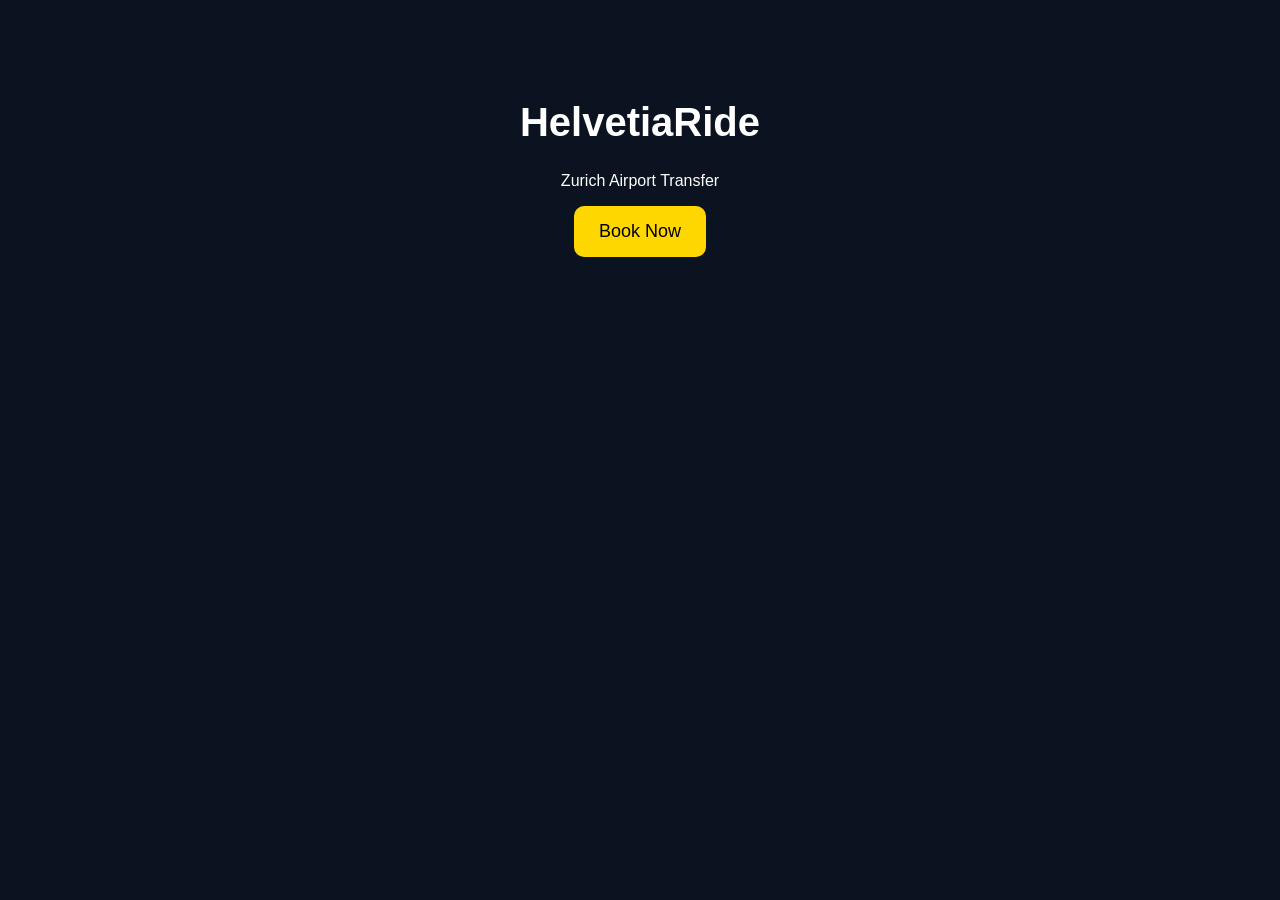
==== index.html @ eeb101ea "Create index.html" ====
<!DOCTYPE html>
<html lang="en">
<head>
<meta charset="UTF-8">
<title>HelvetiaRide</title>
<meta name="viewport" content="width=device-width, initial-scale=1.0">
<style>
body {
  margin:0;
  font-family:Arial;
  background:#0b1220;
  color:white;
  text-align:center;
}
h1 {margin-top:100px;font-size:40px;}
button {
  padding:15px 25px;
  background:gold;
  border:none;
  border-radius:10px;
  font-size:18px;
}
</style>
</head>
<body>

<h1>HelvetiaRide</h1>
<p>Zurich Airport Transfer</p>

<button onclick="alert('Booking system coming soon')">
Book Now
</button>

</body>
</html>
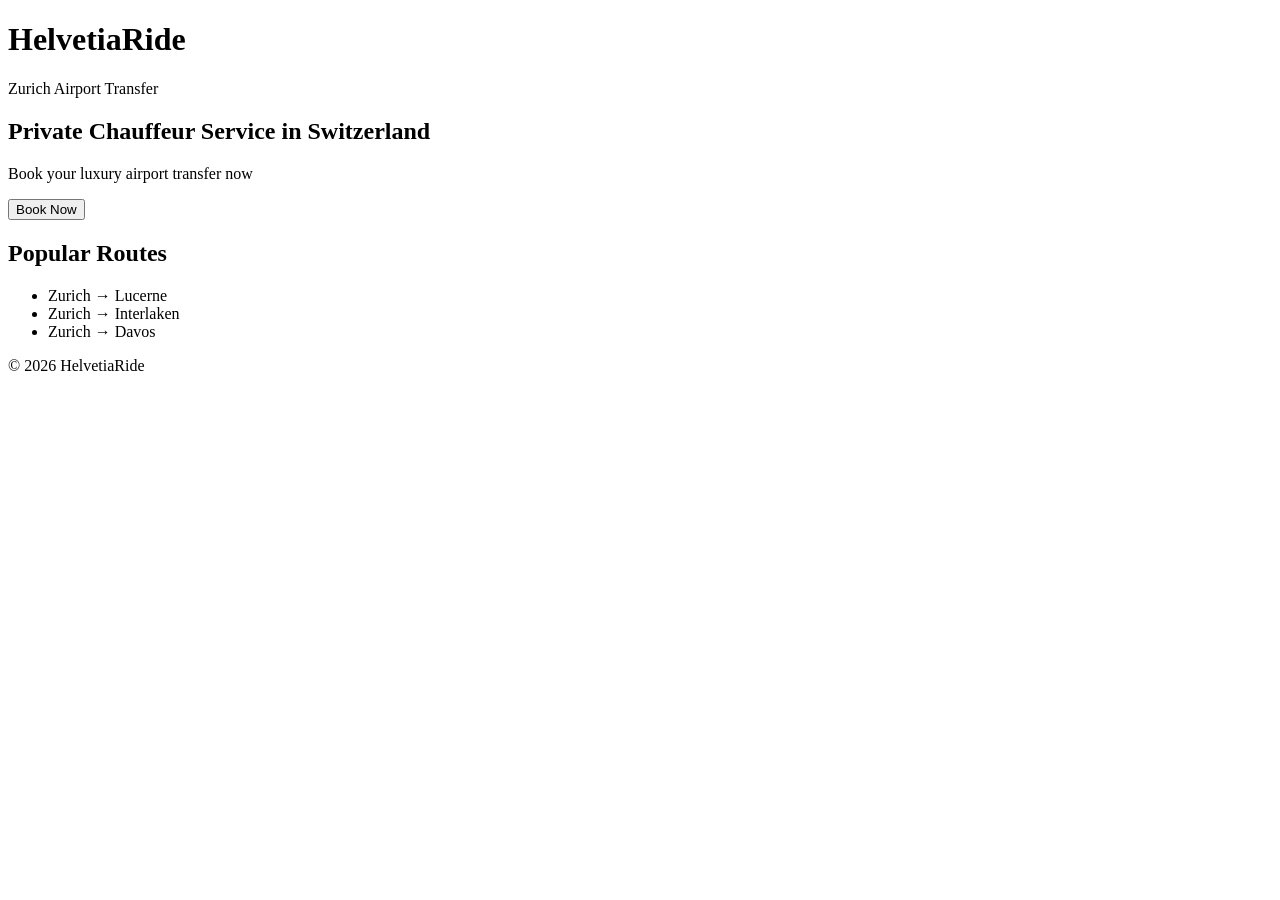
==== commit 4d34c16d: "Update index.html" ====
--- a/index.html
+++ b/index.html
@@ -2,34 +2,37 @@
 <html lang="en">
 <head>
 <meta charset="UTF-8">
-<title>HelvetiaRide</title>
 <meta name="viewport" content="width=device-width, initial-scale=1.0">
-<style>
-body {
-  margin:0;
-  font-family:Arial;
-  background:#0b1220;
-  color:white;
-  text-align:center;
-}
-h1 {margin-top:100px;font-size:40px;}
-button {
-  padding:15px 25px;
-  background:gold;
-  border:none;
-  border-radius:10px;
-  font-size:18px;
-}
-</style>
+<title>HelvetiaRide | Zurich Airport Transfer</title>
+
+<link rel="stylesheet" href="style.css">
 </head>
+
 <body>
 
-<h1>HelvetiaRide</h1>
-<p>Zurich Airport Transfer</p>
+<header>
+  <h1>HelvetiaRide</h1>
+  <p>Zurich Airport Transfer</p>
+</header>
 
-<button onclick="alert('Booking system coming soon')">
-Book Now
-</button>
+<section class="hero">
+  <h2>Private Chauffeur Service in Switzerland</h2>
+  <p>Book your luxury airport transfer now</p>
+  <button onclick="alert('Booking coming soon')">Book Now</button>
+</section>
+
+<section>
+  <h2>Popular Routes</h2>
+  <ul>
+    <li>Zurich → Lucerne</li>
+    <li>Zurich → Interlaken</li>
+    <li>Zurich → Davos</li>
+  </ul>
+</section>
+
+<footer>
+  <p>© 2026 HelvetiaRide</p>
+</footer>
 
 </body>
 </html>
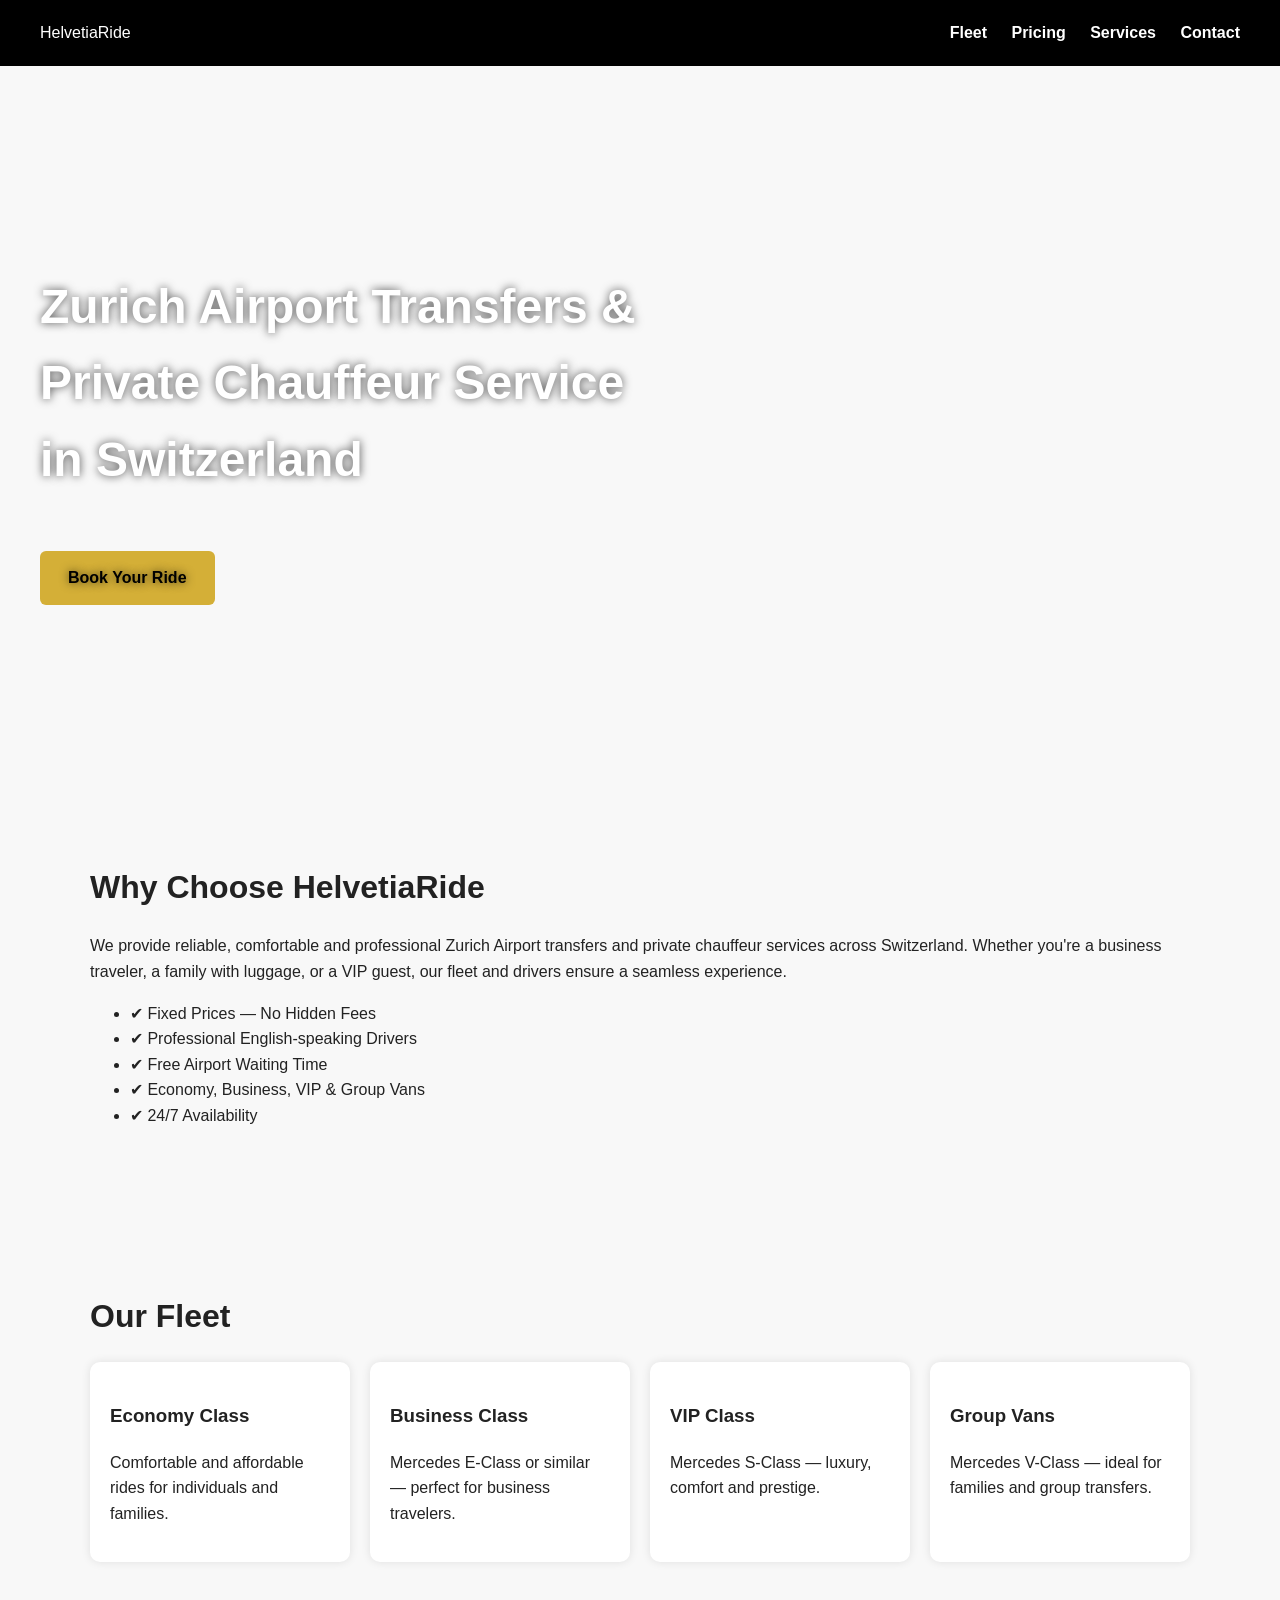
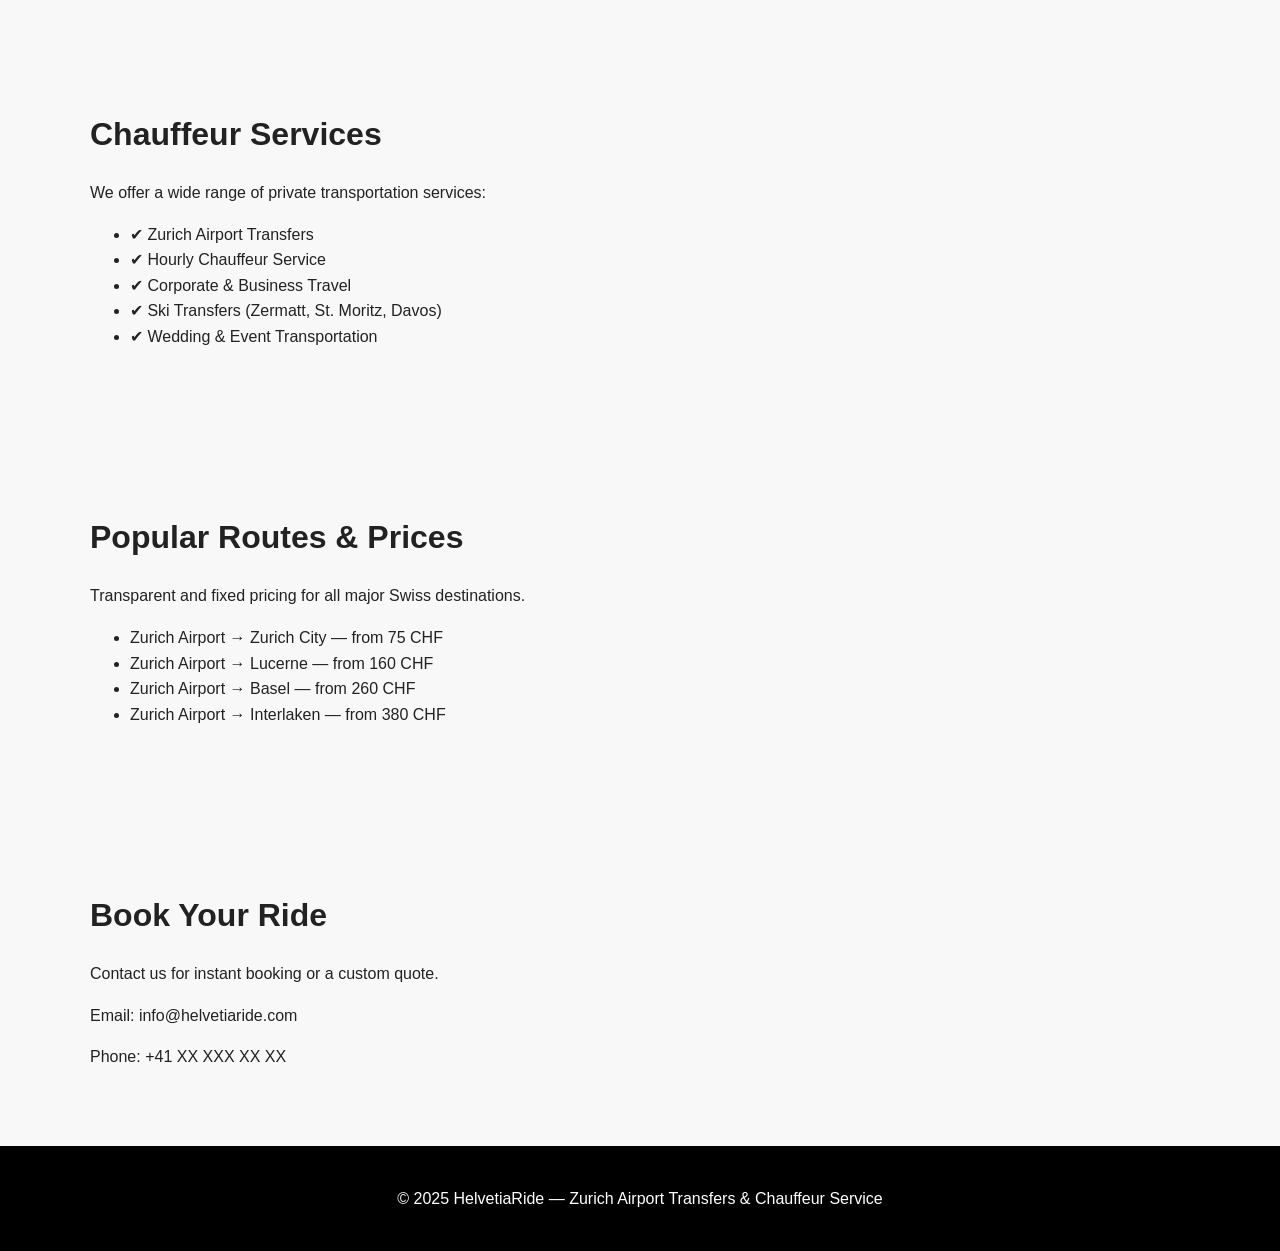
==== commit 7454dff6: "Update index.html" ====
--- a/index.html
+++ b/index.html
@@ -1,37 +1,192 @@
 <!DOCTYPE html>
 <html lang="en">
 <head>
-<meta charset="UTF-8">
-<meta name="viewport" content="width=device-width, initial-scale=1.0">
-<title>HelvetiaRide | Zurich Airport Transfer</title>
+    <meta charset="UTF-8">
+    <meta name="viewport" content="width=device-width, initial-scale=1.0">
+    <title>Zurich Airport Transfers & Chauffeur Service | HelvetiaRide</title>
 
-<link rel="stylesheet" href="style.css">
+    <meta name="description" content="Private Zurich Airport transfers and chauffeur service across Switzerland. Economy, Business, VIP and Group Vans. Reliable, on-time, professional drivers. Book your ride with HelvetiaRide.">
+
+    <link rel="canonical" href="https://helvetiaride.com/">
+
+    <style>
+        body {
+            margin: 0;
+            font-family: Arial, sans-serif;
+            background: #f8f8f8;
+            color: #222;
+            line-height: 1.6;
+        }
+        header {
+            background: #000;
+            color: #fff;
+            padding: 20px 40px;
+            display: flex;
+            justify-content: space-between;
+            align-items: center;
+        }
+        header a {
+            color: #fff;
+            text-decoration: none;
+            margin-left: 20px;
+            font-weight: bold;
+        }
+        .hero {
+            background: url('https://helvetiaride.com/wp-content/uploads/2024/12/mercedes-s-class.jpg') center/cover no-repeat;
+            height: 70vh;
+            display: flex;
+            align-items: center;
+            padding: 40px;
+            color: white;
+            text-shadow: 0 0 10px rgba(0,0,0,0.7);
+        }
+        .hero h1 {
+            font-size: 48px;
+            max-width: 600px;
+        }
+        .btn {
+            display: inline-block;
+            background: #d4af37;
+            padding: 14px 28px;
+            color: #000;
+            font-weight: bold;
+            border-radius: 6px;
+            text-decoration: none;
+            margin-top: 20px;
+        }
+        section {
+            padding: 60px 40px;
+            max-width: 1100px;
+            margin: auto;
+        }
+        h2 {
+            font-size: 32px;
+            margin-bottom: 20px;
+        }
+        .fleet-grid {
+            display: grid;
+            grid-template-columns: repeat(auto-fit, minmax(260px, 1fr));
+            gap: 20px;
+        }
+        .fleet-item {
+            background: white;
+            padding: 20px;
+            border-radius: 10px;
+            box-shadow: 0 0 10px rgba(0,0,0,0.1);
+        }
+        footer {
+            background: #000;
+            color: #fff;
+            padding: 40px;
+            text-align: center;
+        }
+    </style>
+
+    <!-- Schema -->
+    <script type="application/ld+json">
+    {
+      "@context": "https://schema.org",
+      "@type": "TaxiService",
+      "name": "HelvetiaRide",
+      "url": "https://helvetiaride.com",
+      "telephone": "+41-XX-XXX-XX-XX",
+      "areaServed": "Switzerland",
+      "address": {
+        "@type": "PostalAddress",
+        "addressCountry": "CH",
+        "addressLocality": "Zurich"
+      }
+    }
+    </script>
 </head>
 
 <body>
 
 <header>
-  <h1>HelvetiaRide</h1>
-  <p>Zurich Airport Transfer</p>
+    <div class="logo">HelvetiaRide</div>
+    <nav>
+        <a href="#fleet">Fleet</a>
+        <a href="#pricing">Pricing</a>
+        <a href="#services">Services</a>
+        <a href="#contact">Contact</a>
+    </nav>
 </header>
 
-<section class="hero">
-  <h2>Private Chauffeur Service in Switzerland</h2>
-  <p>Book your luxury airport transfer now</p>
-  <button onclick="alert('Booking coming soon')">Book Now</button>
+<div class="hero">
+    <div>
+        <h1>Zurich Airport Transfers & Private Chauffeur Service in Switzerland</h1>
+        <a href="#contact" class="btn">Book Your Ride</a>
+    </div>
+</div>
+
+<section id="why">
+    <h2>Why Choose HelvetiaRide</h2>
+    <p>We provide reliable, comfortable and professional Zurich Airport transfers and private chauffeur services across Switzerland. Whether you're a business traveler, a family with luggage, or a VIP guest, our fleet and drivers ensure a seamless experience.</p>
+
+    <ul>
+        <li>✔ Fixed Prices — No Hidden Fees</li>
+        <li>✔ Professional English-speaking Drivers</li>
+        <li>✔ Free Airport Waiting Time</li>
+        <li>✔ Economy, Business, VIP & Group Vans</li>
+        <li>✔ 24/7 Availability</li>
+    </ul>
 </section>
 
-<section>
-  <h2>Popular Routes</h2>
-  <ul>
-    <li>Zurich → Lucerne</li>
-    <li>Zurich → Interlaken</li>
-    <li>Zurich → Davos</li>
-  </ul>
+<section id="fleet">
+    <h2>Our Fleet</h2>
+    <div class="fleet-grid">
+        <div class="fleet-item">
+            <h3>Economy Class</h3>
+            <p>Comfortable and affordable rides for individuals and families.</p>
+        </div>
+        <div class="fleet-item">
+            <h3>Business Class</h3>
+            <p>Mercedes E-Class or similar — perfect for business travelers.</p>
+        </div>
+        <div class="fleet-item">
+            <h3>VIP Class</h3>
+            <p>Mercedes S-Class — luxury, comfort and prestige.</p>
+        </div>
+        <div class="fleet-item">
+            <h3>Group Vans</h3>
+            <p>Mercedes V-Class — ideal for families and group transfers.</p>
+        </div>
+    </div>
+</section>
+
+<section id="services">
+    <h2>Chauffeur Services</h2>
+    <p>We offer a wide range of private transportation services:</p>
+    <ul>
+        <li>✔ Zurich Airport Transfers</li>
+        <li>✔ Hourly Chauffeur Service</li>
+        <li>✔ Corporate & Business Travel</li>
+        <li>✔ Ski Transfers (Zermatt, St. Moritz, Davos)</li>
+        <li>✔ Wedding & Event Transportation</li>
+    </ul>
+</section>
+
+<section id="pricing">
+    <h2>Popular Routes & Prices</h2>
+    <p>Transparent and fixed pricing for all major Swiss destinations.</p>
+
+    <ul>
+        <li>Zurich Airport → Zurich City — from 75 CHF</li>
+        <li>Zurich Airport → Lucerne — from 160 CHF</li>
+        <li>Zurich Airport → Basel — from 260 CHF</li>
+        <li>Zurich Airport → Interlaken — from 380 CHF</li>
+    </ul>
+</section>
+
+<section id="contact">
+    <h2>Book Your Ride</h2>
+    <p>Contact us for instant booking or a custom quote.</p>
+    <p>Email: info@helvetiaride.com</p>
+    <p>Phone: +41 XX XXX XX XX</p>
 </section>
 
 <footer>
-  <p>© 2026 HelvetiaRide</p>
+    © 2025 HelvetiaRide — Zurich Airport Transfers & Chauffeur Service
 </footer>
 
 </body>
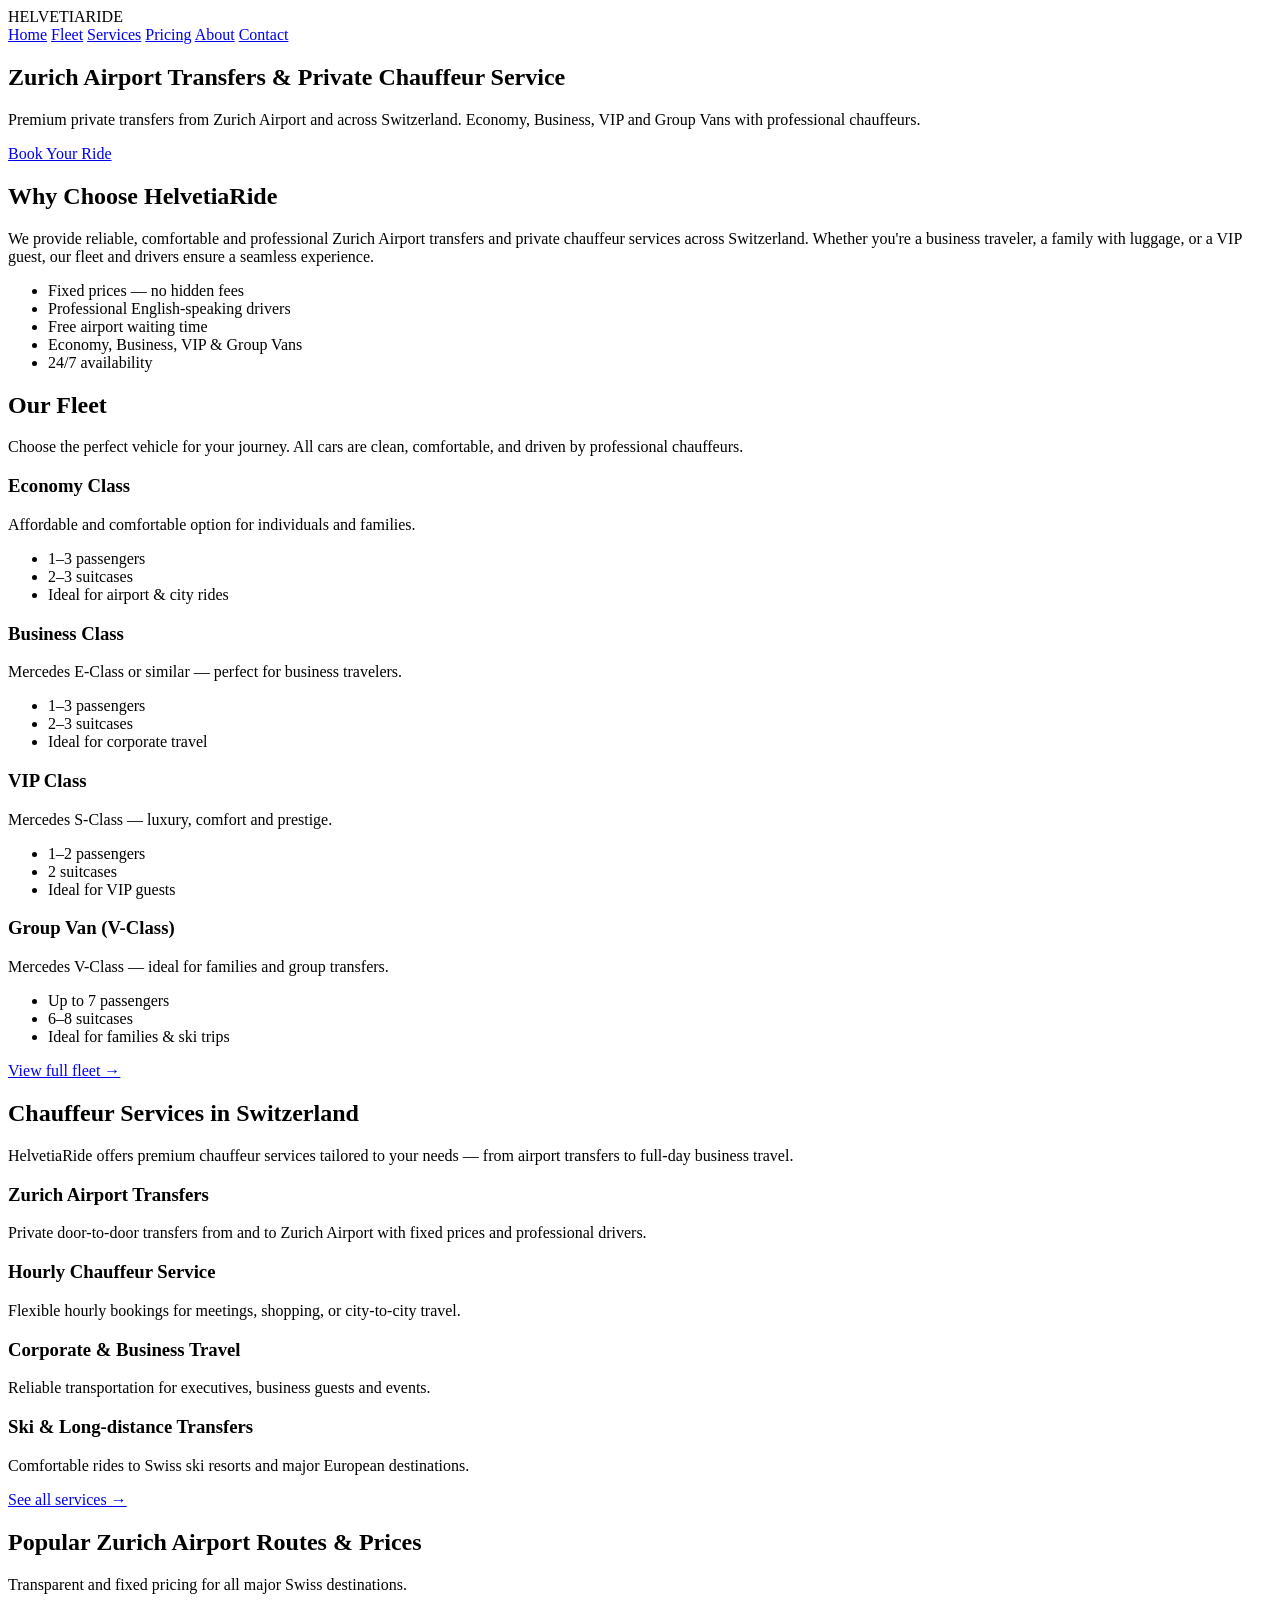
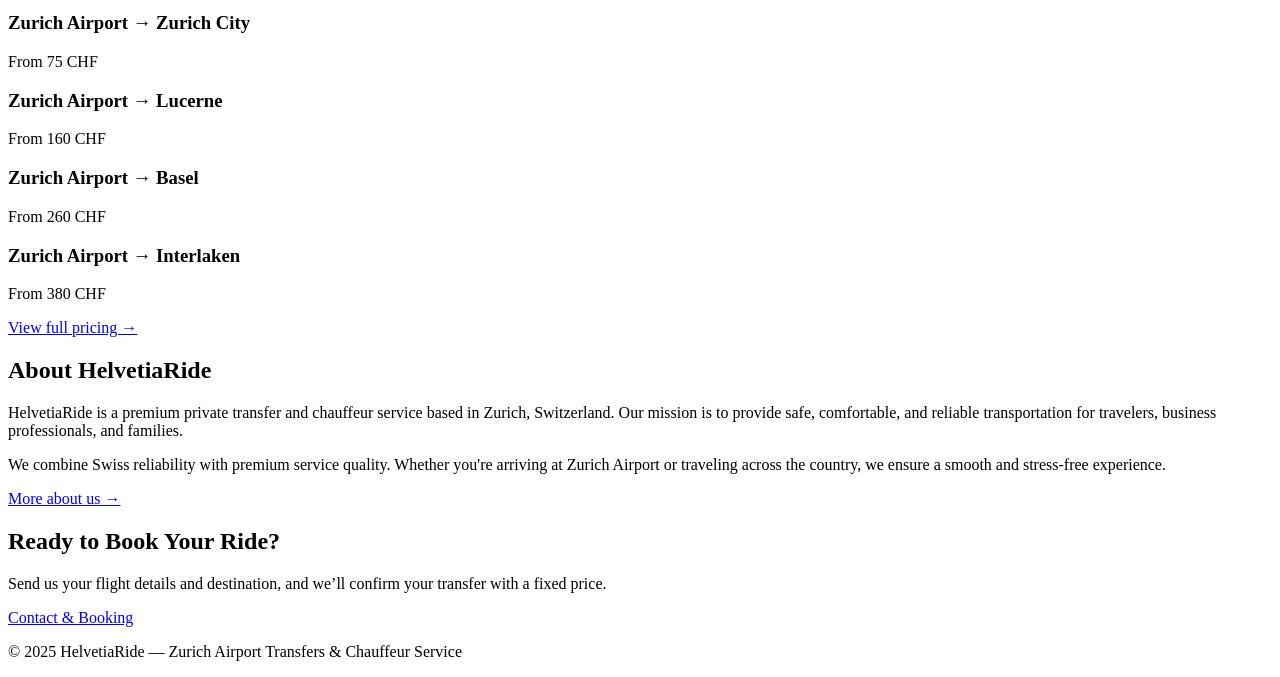
==== commit d5585468: "Update index.html" ====
--- a/index.html
+++ b/index.html
@@ -6,83 +6,11 @@
     <title>Zurich Airport Transfers & Chauffeur Service | HelvetiaRide</title>
 
     <meta name="description" content="Private Zurich Airport transfers and chauffeur service across Switzerland. Economy, Business, VIP and Group Vans. Reliable, on-time, professional drivers. Book your ride with HelvetiaRide.">
-
     <link rel="canonical" href="https://helvetiaride.com/">
 
-    <style>
-        body {
-            margin: 0;
-            font-family: Arial, sans-serif;
-            background: #f8f8f8;
-            color: #222;
-            line-height: 1.6;
-        }
-        header {
-            background: #000;
-            color: #fff;
-            padding: 20px 40px;
-            display: flex;
-            justify-content: space-between;
-            align-items: center;
-        }
-        header a {
-            color: #fff;
-            text-decoration: none;
-            margin-left: 20px;
-            font-weight: bold;
-        }
-        .hero {
-            background: url('https://helvetiaride.com/wp-content/uploads/2024/12/mercedes-s-class.jpg') center/cover no-repeat;
-            height: 70vh;
-            display: flex;
-            align-items: center;
-            padding: 40px;
-            color: white;
-            text-shadow: 0 0 10px rgba(0,0,0,0.7);
-        }
-        .hero h1 {
-            font-size: 48px;
-            max-width: 600px;
-        }
-        .btn {
-            display: inline-block;
-            background: #d4af37;
-            padding: 14px 28px;
-            color: #000;
-            font-weight: bold;
-            border-radius: 6px;
-            text-decoration: none;
-            margin-top: 20px;
-        }
-        section {
-            padding: 60px 40px;
-            max-width: 1100px;
-            margin: auto;
-        }
-        h2 {
-            font-size: 32px;
-            margin-bottom: 20px;
-        }
-        .fleet-grid {
-            display: grid;
-            grid-template-columns: repeat(auto-fit, minmax(260px, 1fr));
-            gap: 20px;
-        }
-        .fleet-item {
-            background: white;
-            padding: 20px;
-            border-radius: 10px;
-            box-shadow: 0 0 10px rgba(0,0,0,0.1);
-        }
-        footer {
-            background: #000;
-            color: #fff;
-            padding: 40px;
-            text-align: center;
-        }
-    </style>
-
-    <!-- Schema -->
+    <link rel="stylesheet" href="style.css">
+
+    <!-- Local Business Schema -->
     <script type="application/ld+json">
     {
       "@context": "https://schema.org",
@@ -99,94 +27,176 @@
     }
     </script>
 </head>
-
 <body>
 
-<header>
-    <div class="logo">HelvetiaRide</div>
-    <nav>
-        <a href="#fleet">Fleet</a>
-        <a href="#pricing">Pricing</a>
-        <a href="#services">Services</a>
-        <a href="#contact">Contact</a>
+<header class="site-header">
+    <div class="logo">HELVETIARIDE</div>
+    <nav class="main-nav">
+        <a href="index.html">Home</a>
+        <a href="Fleet.html">Fleet</a>
+        <a href="Chauffeur.html">Services</a>
+        <a href="Pricing.html">Pricing</a>
+        <a href="About us.html">About</a>
+        <a href="Contact.html">Contact</a>
     </nav>
 </header>
 
-<div class="hero">
-    <div>
-        <h1>Zurich Airport Transfers & Private Chauffeur Service in Switzerland</h1>
-        <a href="#contact" class="btn">Book Your Ride</a>
-    </div>
-</div>
-
-<section id="why">
-    <h2>Why Choose HelvetiaRide</h2>
-    <p>We provide reliable, comfortable and professional Zurich Airport transfers and private chauffeur services across Switzerland. Whether you're a business traveler, a family with luggage, or a VIP guest, our fleet and drivers ensure a seamless experience.</p>
-
-    <ul>
-        <li>✔ Fixed Prices — No Hidden Fees</li>
-        <li>✔ Professional English-speaking Drivers</li>
-        <li>✔ Free Airport Waiting Time</li>
-        <li>✔ Economy, Business, VIP & Group Vans</li>
-        <li>✔ 24/7 Availability</li>
-    </ul>
-</section>
-
-<section id="fleet">
-    <h2>Our Fleet</h2>
-    <div class="fleet-grid">
-        <div class="fleet-item">
-            <h3>Economy Class</h3>
-            <p>Comfortable and affordable rides for individuals and families.</p>
-        </div>
-        <div class="fleet-item">
-            <h3>Business Class</h3>
-            <p>Mercedes E-Class or similar — perfect for business travelers.</p>
-        </div>
-        <div class="fleet-item">
-            <h3>VIP Class</h3>
-            <p>Mercedes S-Class — luxury, comfort and prestige.</p>
-        </div>
-        <div class="fleet-item">
-            <h3>Group Vans</h3>
-            <p>Mercedes V-Class — ideal for families and group transfers.</p>
-        </div>
-    </div>
-</section>
-
-<section id="services">
-    <h2>Chauffeur Services</h2>
-    <p>We offer a wide range of private transportation services:</p>
-    <ul>
-        <li>✔ Zurich Airport Transfers</li>
-        <li>✔ Hourly Chauffeur Service</li>
-        <li>✔ Corporate & Business Travel</li>
-        <li>✔ Ski Transfers (Zermatt, St. Moritz, Davos)</li>
-        <li>✔ Wedding & Event Transportation</li>
-    </ul>
-</section>
-
-<section id="pricing">
-    <h2>Popular Routes & Prices</h2>
-    <p>Transparent and fixed pricing for all major Swiss destinations.</p>
-
-    <ul>
-        <li>Zurich Airport → Zurich City — from 75 CHF</li>
-        <li>Zurich Airport → Lucerne — from 160 CHF</li>
-        <li>Zurich Airport → Basel — from 260 CHF</li>
-        <li>Zurich Airport → Interlaken — from 380 CHF</li>
-    </ul>
-</section>
-
-<section id="contact">
-    <h2>Book Your Ride</h2>
-    <p>Contact us for instant booking or a custom quote.</p>
-    <p>Email: info@helvetiaride.com</p>
-    <p>Phone: +41 XX XXX XX XX</p>
-</section>
-
-<footer>
-    © 2025 HelvetiaRide — Zurich Airport Transfers & Chauffeur Service
+<main>
+
+    <!-- HERO -->
+    <section id="home" class="hero">
+        <div class="hero-inner">
+            <h1>Zurich Airport Transfers & Private Chauffeur Service</h1>
+            <p>Premium private transfers from Zurich Airport and across Switzerland. Economy, Business, VIP and Group Vans with professional chauffeurs.</p>
+            <a href="Contact.html" class="btn-primary">Book Your Ride</a>
+        </div>
+    </section>
+
+    <!-- WHY -->
+    <section id="why" class="section">
+        <h2>Why Choose HelvetiaRide</h2>
+        <p>We provide reliable, comfortable and professional Zurich Airport transfers and private chauffeur services across Switzerland. Whether you're a business traveler, a family with luggage, or a VIP guest, our fleet and drivers ensure a seamless experience.</p>
+        <ul class="check-list">
+            <li>Fixed prices — no hidden fees</li>
+            <li>Professional English-speaking drivers</li>
+            <li>Free airport waiting time</li>
+            <li>Economy, Business, VIP & Group Vans</li>
+            <li>24/7 availability</li>
+        </ul>
+    </section>
+
+    <!-- FLEET PREVIEW -->
+    <section id="fleet-preview" class="section section-alt">
+        <h2>Our Fleet</h2>
+        <p>Choose the perfect vehicle for your journey. All cars are clean, comfortable, and driven by professional chauffeurs.</p>
+
+        <div class="cards-grid">
+            <article class="card">
+                <h3>Economy Class</h3>
+                <p>Affordable and comfortable option for individuals and families.</p>
+                <ul>
+                    <li>1–3 passengers</li>
+                    <li>2–3 suitcases</li>
+                    <li>Ideal for airport & city rides</li>
+                </ul>
+            </article>
+
+            <article class="card">
+                <h3>Business Class</h3>
+                <p>Mercedes E-Class or similar — perfect for business travelers.</p>
+                <ul>
+                    <li>1–3 passengers</li>
+                    <li>2–3 suitcases</li>
+                    <li>Ideal for corporate travel</li>
+                </ul>
+            </article>
+
+            <article class="card">
+                <h3>VIP Class</h3>
+                <p>Mercedes S-Class — luxury, comfort and prestige.</p>
+                <ul>
+                    <li>1–2 passengers</li>
+                    <li>2 suitcases</li>
+                    <li>Ideal for VIP guests</li>
+                </ul>
+            </article>
+
+            <article class="card">
+                <h3>Group Van (V-Class)</h3>
+                <p>Mercedes V-Class — ideal for families and group transfers.</p>
+                <ul>
+                    <li>Up to 7 passengers</li>
+                    <li>6–8 suitcases</li>
+                    <li>Ideal for families & ski trips</li>
+                </ul>
+            </article>
+        </div>
+
+        <p class="section-link">
+            <a href="Fleet.html">View full fleet →</a>
+        </p>
+    </section>
+
+    <!-- SERVICES PREVIEW -->
+    <section id="services-preview" class="section">
+        <h2>Chauffeur Services in Switzerland</h2>
+        <p>HelvetiaRide offers premium chauffeur services tailored to your needs — from airport transfers to full‑day business travel.</p>
+
+        <div class="cards-grid">
+            <article class="card">
+                <h3>Zurich Airport Transfers</h3>
+                <p>Private door-to-door transfers from and to Zurich Airport with fixed prices and professional drivers.</p>
+            </article>
+            <article class="card">
+                <h3>Hourly Chauffeur Service</h3>
+                <p>Flexible hourly bookings for meetings, shopping, or city-to-city travel.</p>
+            </article>
+            <article class="card">
+                <h3>Corporate & Business Travel</h3>
+                <p>Reliable transportation for executives, business guests and events.</p>
+            </article>
+            <article class="card">
+                <h3>Ski & Long-distance Transfers</h3>
+                <p>Comfortable rides to Swiss ski resorts and major European destinations.</p>
+            </article>
+        </div>
+
+        <p class="section-link">
+            <a href="Chauffeur.html">See all services →</a>
+        </p>
+    </section>
+
+    <!-- PRICING PREVIEW -->
+    <section id="pricing-preview" class="section section-alt">
+        <h2>Popular Zurich Airport Routes & Prices</h2>
+        <p>Transparent and fixed pricing for all major Swiss destinations.</p>
+
+        <div class="cards-grid">
+            <article class="card">
+                <h3>Zurich Airport → Zurich City</h3>
+                <p>From 75 CHF</p>
+            </article>
+            <article class="card">
+                <h3>Zurich Airport → Lucerne</h3>
+                <p>From 160 CHF</p>
+            </article>
+            <article class="card">
+                <h3>Zurich Airport → Basel</h3>
+                <p>From 260 CHF</p>
+            </article>
+            <article class="card">
+                <h3>Zurich Airport → Interlaken</h3>
+                <p>From 380 CHF</p>
+            </article>
+        </div>
+
+        <p class="section-link">
+            <a href="Pricing.html">View full pricing →</a>
+        </p>
+    </section>
+
+    <!-- ABOUT PREVIEW -->
+    <section id="about-preview" class="section">
+        <h2>About HelvetiaRide</h2>
+        <p>HelvetiaRide is a premium private transfer and chauffeur service based in Zurich, Switzerland. Our mission is to provide safe, comfortable, and reliable transportation for travelers, business professionals, and families.</p>
+        <p>We combine Swiss reliability with premium service quality. Whether you're arriving at Zurich Airport or traveling across the country, we ensure a smooth and stress-free experience.</p>
+
+        <p class="section-link">
+            <a href="About us.html">More about us →</a>
+        </p>
+    </section>
+
+    <!-- CONTACT CTA -->
+    <section id="contact-cta" class="section section-alt">
+        <h2>Ready to Book Your Ride?</h2>
+        <p>Send us your flight details and destination, and we’ll confirm your transfer with a fixed price.</p>
+        <a href="Contact.html" class="btn-primary">Contact & Booking</a>
+    </section>
+
+</main>
+
+<footer class="site-footer">
+    <p>© 2025 HelvetiaRide — Zurich Airport Transfers & Chauffeur Service</p>
 </footer>
 
 </body>
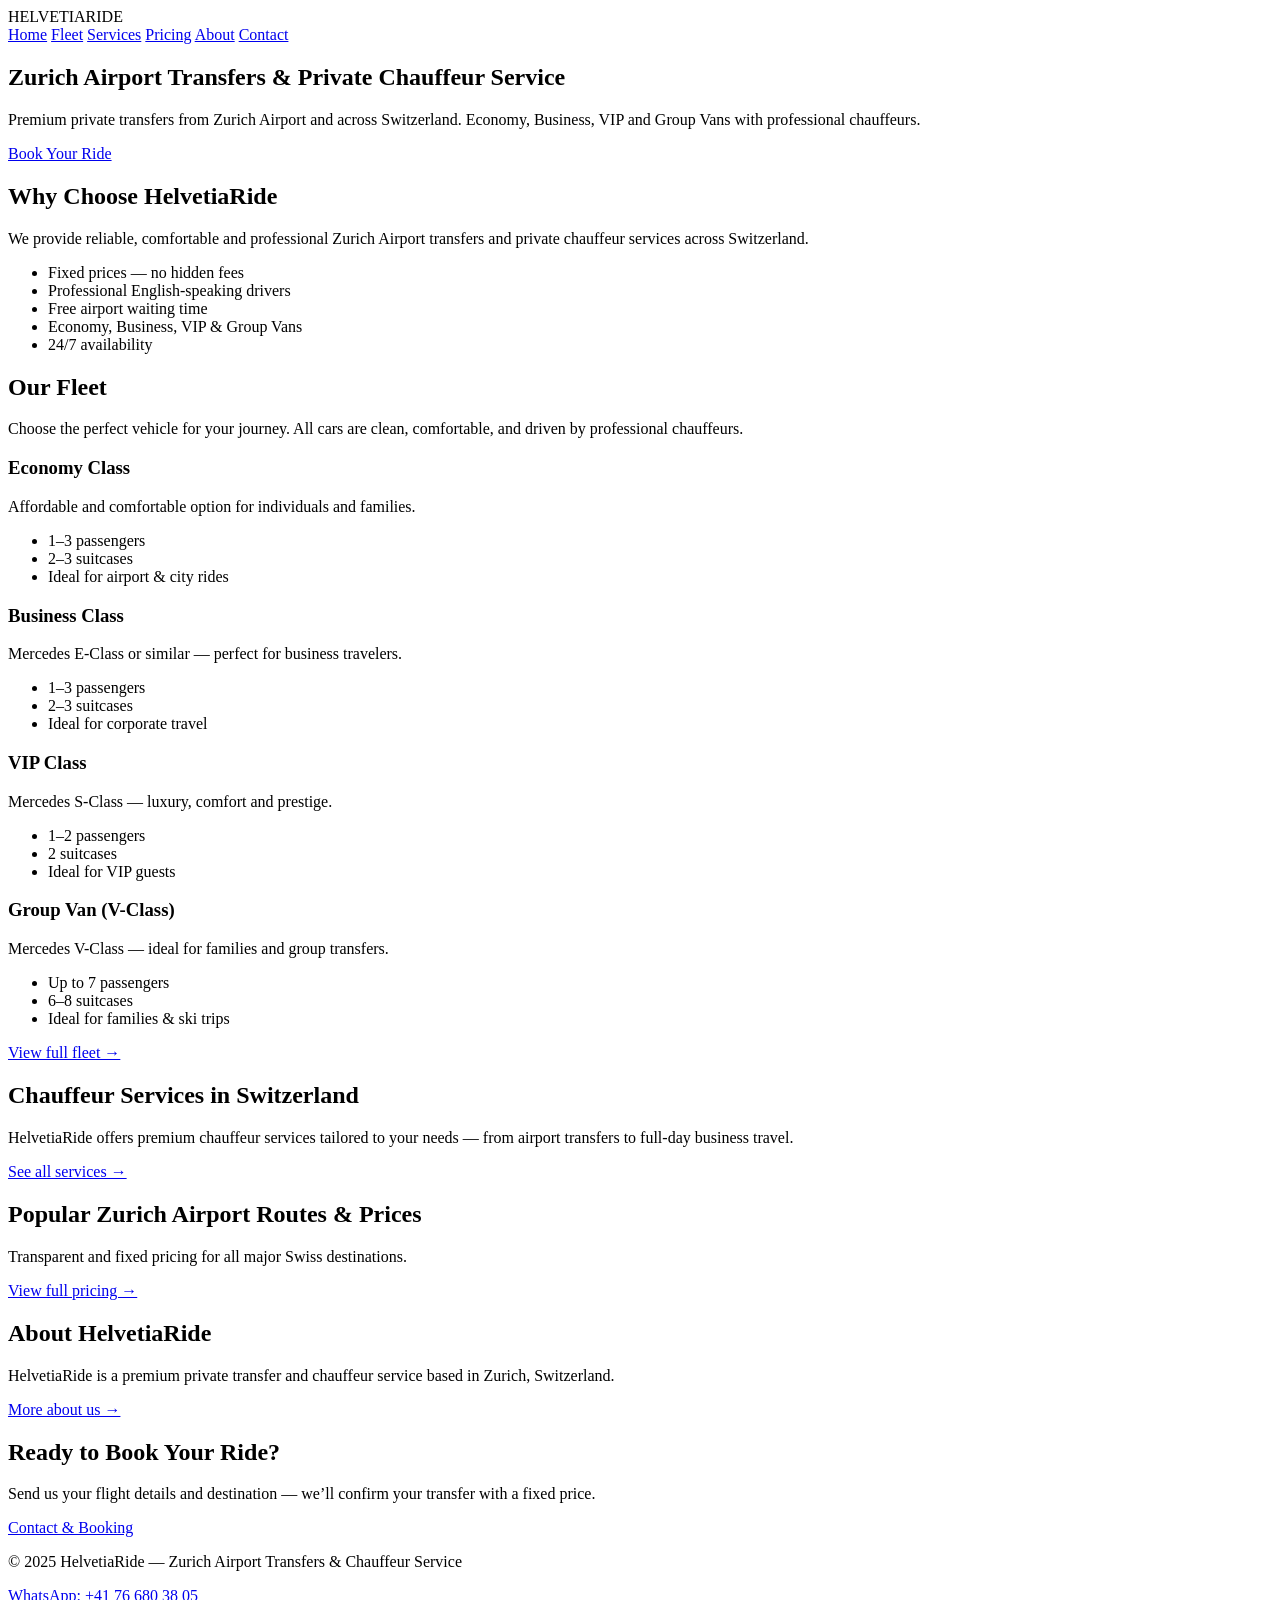
==== commit dfaaa66c: "Update index.html" ====
--- a/index.html
+++ b/index.html
@@ -5,10 +5,18 @@
     <meta name="viewport" content="width=device-width, initial-scale=1.0">
     <title>Zurich Airport Transfers & Chauffeur Service | HelvetiaRide</title>
 
-    <meta name="description" content="Private Zurich Airport transfers and chauffeur service across Switzerland. Economy, Business, VIP and Group Vans. Reliable, on-time, professional drivers. Book your ride with HelvetiaRide.">
+    <meta name="description" content="Premium Zurich Airport transfers and private chauffeur services across Switzerland. Economy, Business, VIP and V-Class. Professional drivers. 24/7 availability.">
+
+    <!-- Canonical -->
     <link rel="canonical" href="https://helvetiaride.com/">
 
-    <link rel="stylesheet" href="style.css">
+    <!-- Open Graph -->
+    <meta property="og:type" content="website">
+    <meta property="og:title" content="Zurich Airport Transfers & Chauffeur Service | HelvetiaRide">
+    <meta property="og:description" content="Premium Zurich Airport transfers and private chauffeur services across Switzerland. Economy, Business, VIP and V-Class. Professional drivers. 24/7 availability.">
+    <meta property="og:url" content="https://helvetiaride.com/">
+    <meta property="og:image" content="https://helvetiaride.com/images/cover.webp">
+    <meta property="og:site_name" content="HelvetiaRide">
 
     <!-- Local Business Schema -->
     <script type="application/ld+json">
@@ -17,7 +25,7 @@
       "@type": "TaxiService",
       "name": "HelvetiaRide",
       "url": "https://helvetiaride.com",
-      "telephone": "+41-XX-XXX-XX-XX",
+      "telephone": "+41 76 680 38 05",
       "areaServed": "Switzerland",
       "address": {
         "@type": "PostalAddress",
@@ -26,13 +34,16 @@
       }
     }
     </script>
+
+    <link rel="stylesheet" href="style.css">
 </head>
+
 <body>
 
 <header class="site-header">
     <div class="logo">HELVETIARIDE</div>
     <nav class="main-nav">
-        <a href="index.html">Home</a>
+        <a class="active" href="index.html">Home</a>
         <a href="Fleet.html">Fleet</a>
         <a href="Chauffeur.html">Services</a>
         <a href="Pricing.html">Pricing</a>
@@ -55,7 +66,7 @@
     <!-- WHY -->
     <section id="why" class="section">
         <h2>Why Choose HelvetiaRide</h2>
-        <p>We provide reliable, comfortable and professional Zurich Airport transfers and private chauffeur services across Switzerland. Whether you're a business traveler, a family with luggage, or a VIP guest, our fleet and drivers ensure a seamless experience.</p>
+        <p>We provide reliable, comfortable and professional Zurich Airport transfers and private chauffeur services across Switzerland.</p>
         <ul class="check-list">
             <li>Fixed prices — no hidden fees</li>
             <li>Professional English-speaking drivers</li>
@@ -122,25 +133,6 @@
         <h2>Chauffeur Services in Switzerland</h2>
         <p>HelvetiaRide offers premium chauffeur services tailored to your needs — from airport transfers to full‑day business travel.</p>
 
-        <div class="cards-grid">
-            <article class="card">
-                <h3>Zurich Airport Transfers</h3>
-                <p>Private door-to-door transfers from and to Zurich Airport with fixed prices and professional drivers.</p>
-            </article>
-            <article class="card">
-                <h3>Hourly Chauffeur Service</h3>
-                <p>Flexible hourly bookings for meetings, shopping, or city-to-city travel.</p>
-            </article>
-            <article class="card">
-                <h3>Corporate & Business Travel</h3>
-                <p>Reliable transportation for executives, business guests and events.</p>
-            </article>
-            <article class="card">
-                <h3>Ski & Long-distance Transfers</h3>
-                <p>Comfortable rides to Swiss ski resorts and major European destinations.</p>
-            </article>
-        </div>
-
         <p class="section-link">
             <a href="Chauffeur.html">See all services →</a>
         </p>
@@ -151,25 +143,6 @@
         <h2>Popular Zurich Airport Routes & Prices</h2>
         <p>Transparent and fixed pricing for all major Swiss destinations.</p>
 
-        <div class="cards-grid">
-            <article class="card">
-                <h3>Zurich Airport → Zurich City</h3>
-                <p>From 75 CHF</p>
-            </article>
-            <article class="card">
-                <h3>Zurich Airport → Lucerne</h3>
-                <p>From 160 CHF</p>
-            </article>
-            <article class="card">
-                <h3>Zurich Airport → Basel</h3>
-                <p>From 260 CHF</p>
-            </article>
-            <article class="card">
-                <h3>Zurich Airport → Interlaken</h3>
-                <p>From 380 CHF</p>
-            </article>
-        </div>
-
         <p class="section-link">
             <a href="Pricing.html">View full pricing →</a>
         </p>
@@ -178,8 +151,7 @@
     <!-- ABOUT PREVIEW -->
     <section id="about-preview" class="section">
         <h2>About HelvetiaRide</h2>
-        <p>HelvetiaRide is a premium private transfer and chauffeur service based in Zurich, Switzerland. Our mission is to provide safe, comfortable, and reliable transportation for travelers, business professionals, and families.</p>
-        <p>We combine Swiss reliability with premium service quality. Whether you're arriving at Zurich Airport or traveling across the country, we ensure a smooth and stress-free experience.</p>
+        <p>HelvetiaRide is a premium private transfer and chauffeur service based in Zurich, Switzerland.</p>
 
         <p class="section-link">
             <a href="About us.html">More about us →</a>
@@ -189,7 +161,7 @@
     <!-- CONTACT CTA -->
     <section id="contact-cta" class="section section-alt">
         <h2>Ready to Book Your Ride?</h2>
-        <p>Send us your flight details and destination, and we’ll confirm your transfer with a fixed price.</p>
+        <p>Send us your flight details and destination — we’ll confirm your transfer with a fixed price.</p>
         <a href="Contact.html" class="btn-primary">Contact & Booking</a>
     </section>
 
@@ -199,5 +171,10 @@
     <p>© 2025 HelvetiaRide — Zurich Airport Transfers & Chauffeur Service</p>
 </footer>
 
+<!-- WhatsApp Floating Button -->
+<a href="https://wa.me/41766803805" class="whatsapp-float" target="_blank">
+    WhatsApp: +41 76 680 38 05
+</a>
+
 </body>
 </html>
